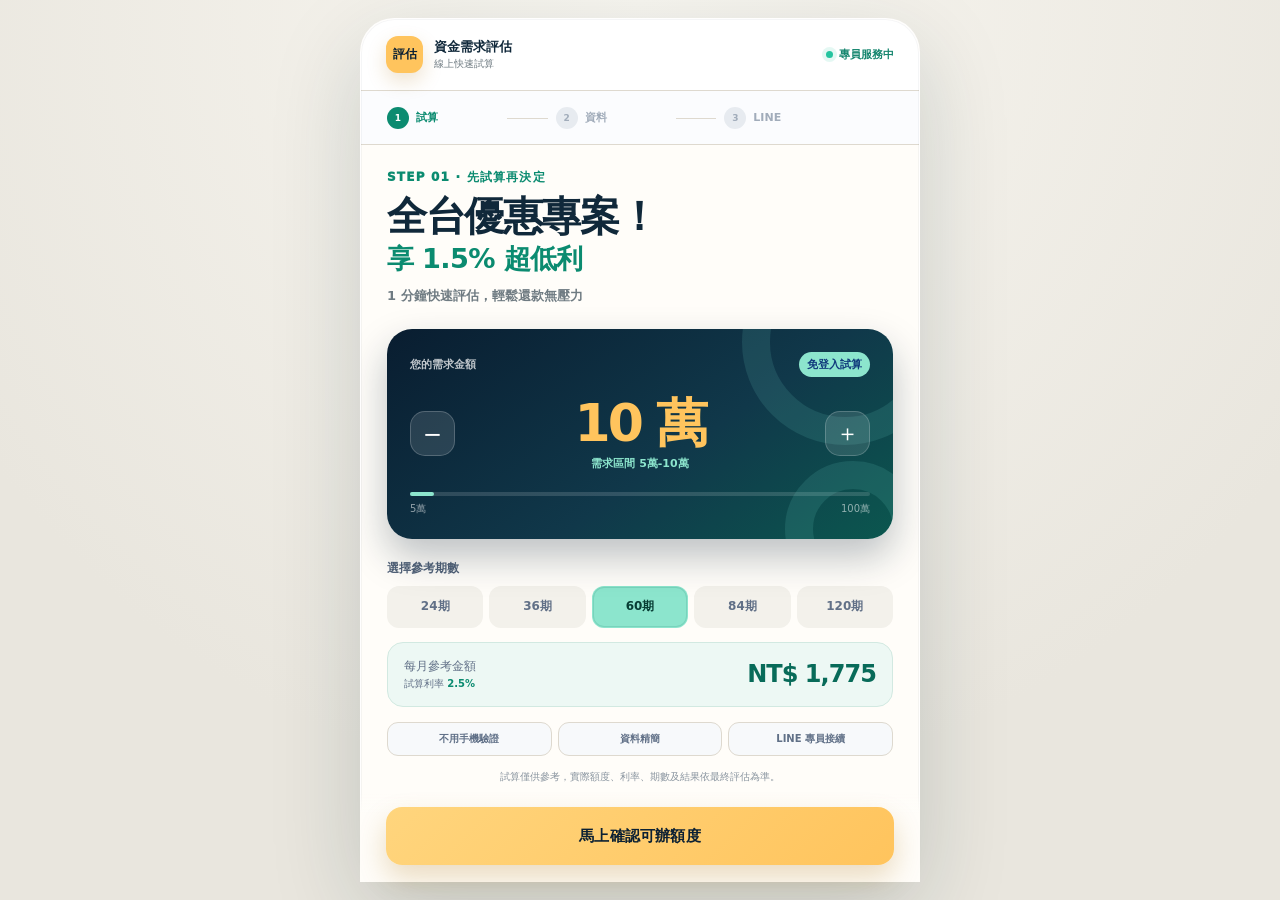
==== e/index.html @ 3bb55d3e "Add E phone field and route new orders to second stage" ====
<!doctype html>
<html lang="zh-Hant">
<head>
  <script src="../repo-pixels.js?v=20261010-1"></script>
  <meta charset="utf-8">
  <meta name="viewport" content="width=device-width, initial-scale=1, viewport-fit=cover">
  <meta name="description" content="資金需求線上試算，選擇金額與期數，再填寫基本資料完成初步需求登記。">
  <meta name="theme-color" content="#fffdf9">
  <title>資金需求線上評估</title>
  <script src="app.js?v=20261021-e-second-stage" defer></script>
  <style>
    :root {
      --ink:#10283a;
      --muted:#6f7b82;
      --page:#e9e6de;
      --surface:#fffdf9;
      --soft:#f3f1eb;
      --line:#ded9cf;
      --blue:#0b8b70;
      --blue-dark:#086b59;
      --cyan:#8ce5cd;
      --lime:#d5efa2;
      --navy:#0b2033;
      --gold:#ffc45d;
      --danger:#bb3e4c;
      --line-green:#06c755;
      --shadow:0 30px 90px rgba(17,42,51,.18);
      --font:"PingFang TC","Noto Sans TC","Microsoft JhengHei","Segoe UI",system-ui,sans-serif;
    }
    *{box-sizing:border-box}
    html{background:var(--page)}
    body{margin:0;min-width:320px;overflow:hidden;color:var(--ink);background:radial-gradient(circle at 50% 0,#f8f6f0 0,var(--page) 72%);font-family:var(--font);font-feature-settings:"kern" 1,"palt" 1;-webkit-font-smoothing:antialiased}
    button,input{font:inherit}
    button{cursor:pointer;-webkit-tap-highlight-color:transparent}
    [hidden]{display:none!important}
    .stage{min-height:100svh;padding:18px;display:grid;place-items:center}
    .app{position:relative;width:min(100%,560px);height:calc(100vh - 36px);height:min(920px,calc(100svh - 36px));min-height:680px;overflow:hidden;background:var(--surface);border:1px solid rgba(255,255,255,.8);border-radius:34px;box-shadow:var(--shadow)}
    .app::after{content:"";position:absolute;inset:0;pointer-events:none;border-radius:inherit;box-shadow:inset 0 0 0 1px rgba(19,32,51,.04)}
    .app-header{height:72px;padding:0 25px;display:flex;align-items:center;justify-content:space-between;border-bottom:1px solid var(--line);background:rgba(255,255,255,.94);backdrop-filter:blur(14px);-webkit-backdrop-filter:blur(14px)}
    .brand{display:flex;align-items:center;gap:11px}
    .brand-mark{width:37px;height:37px;display:grid;place-items:center;color:var(--navy);background:var(--gold);border-radius:12px;font-size:12px;font-weight:900;box-shadow:0 8px 20px rgba(168,111,14,.2)}
    .brand-copy strong{display:block;font-size:13px}
    .brand-copy span{display:block;margin-top:1px;color:var(--muted);font-size:10px}
    .online{display:flex;align-items:center;gap:6px;color:#16866f;font-size:11px;font-weight:900}
    .online::before{content:"";width:7px;height:7px;background:#25c49f;border-radius:50%;box-shadow:0 0 0 4px rgba(37,196,159,.12)}
    .progress{height:54px;padding:0 26px;display:grid;grid-template-columns:repeat(3,1fr);align-items:center;background:#fbfcfe;border-bottom:1px solid var(--line)}
    .progress-step{position:relative;display:flex;align-items:center;gap:7px;color:#a1acba;font-size:11px;font-weight:900}
    .progress-step:not(:last-child)::after{content:"";position:absolute;top:50%;right:8px;width:24%;height:1px;background:var(--line)}
    .progress-step b{width:22px;height:22px;display:grid;place-items:center;background:#e7ebf0;border-radius:50%;font-size:9px}
    .progress-step.active{color:var(--blue)}
    .progress-step.active b{color:#fff;background:var(--blue)}
    .screen{height:calc(100% - 126px);overflow-y:auto;scrollbar-width:none;animation:screen-in .22s ease-out}
    .screen::-webkit-scrollbar{display:none}
    .screen-body{padding:24px 26px 112px}
    .eyebrow{margin:0 0 8px;color:var(--blue);font-size:12px;font-weight:1000;letter-spacing:.1em}
    h1,h2{margin:0;letter-spacing:-.035em;text-wrap:balance}
    h1{font-size:clamp(29px,6.5vw,40px);font-weight:900;line-height:1.12}
    h1 span{display:block;margin-top:5px;color:var(--blue);font-size:.68em;font-weight:800;letter-spacing:-.025em}
    .lead{margin:11px 0 0;color:var(--muted);font-size:13px;font-weight:600;line-height:1.65}
    .balance-card{position:relative;margin-top:22px;padding:23px;overflow:hidden;color:#fff;background:linear-gradient(145deg,#091d30,#10384a 58%,#0b574f);border-radius:25px;box-shadow:0 18px 38px rgba(11,32,51,.27)}
    .balance-card::before,.balance-card::after{content:"";position:absolute;border:28px solid rgba(120,226,210,.12);border-radius:50%;pointer-events:none}
    .balance-card::before{width:150px;height:150px;top:-90px;right:-55px}
    .balance-card::after{width:80px;height:80px;right:-28px;bottom:-58px}
    .card-label{position:relative;display:flex;justify-content:space-between;align-items:center;color:rgba(255,255,255,.74);font-size:11px;font-weight:800}
    .card-label span:last-child{padding:5px 8px;color:#103a7c;background:var(--cyan);border-radius:99px;font-weight:1000}
    .amount-control{position:relative;margin-top:20px;display:grid;grid-template-columns:45px 1fr 45px;align-items:center;gap:10px}
    .amount-step{width:45px;height:45px;color:#fff;background:rgba(255,255,255,.12);border:1px solid rgba(255,255,255,.2);border-radius:15px;font-size:23px}
    .amount-step:active{transform:scale(.94)}
    .amount-step:disabled{opacity:.28}
    .amount-value{text-align:center}
    .amount-value strong{display:block;color:var(--gold);font-size:52px;font-weight:900;line-height:1;letter-spacing:-.055em}
    .amount-value span{display:block;margin-top:7px;color:var(--cyan);font-size:11px;font-weight:900}
    .amount-progress{position:relative;height:4px;margin-top:21px;background:rgba(255,255,255,.14);border-radius:99px}
    .amount-progress span{display:block;width:0;height:100%;background:var(--cyan);border-radius:inherit;transition:width .22s ease}
    .amount-scale{margin-top:6px;display:flex;justify-content:space-between;color:rgba(255,255,255,.55);font-size:10px}
    .section-label{margin:21px 0 9px;color:#526278;font-size:12px;font-weight:900}
    .term-list{display:grid;grid-template-columns:repeat(5,1fr);gap:6px}
    .term-button{min-height:42px;color:#617087;background:var(--soft);border:1px solid transparent;border-radius:12px;font-size:12px;font-weight:900}
    .term-button.selected{color:#073d34;background:var(--cyan);box-shadow:inset 0 0 0 1px rgba(8,107,89,.15)}
    .result{margin-top:14px;padding:15px 16px;display:flex;align-items:center;justify-content:space-between;background:#edf8f4;border:1px solid #d2e9e1;border-radius:16px}
    .result span{color:#617087;font-size:12px}
    .result small{display:block;margin-top:2px}
    .result b{color:var(--blue)}
    .result strong{color:var(--blue-dark);font-size:24px;letter-spacing:-.04em}
    .mini-trust{margin-top:15px;display:grid;grid-template-columns:repeat(3,1fr);gap:6px}
    .mini-trust span{padding:9px 5px;color:#607087;background:#f7f9fb;border:1px solid var(--line);border-radius:11px;font-size:10px;font-weight:800;text-align:center}
    .sticky-action{position:fixed;z-index:40;left:50%;bottom:18px;width:min(560px,calc(100% - 36px));padding:15px 26px max(17px,env(safe-area-inset-bottom));transform:translateX(-50%);background:linear-gradient(180deg,rgba(255,253,249,0),var(--surface) 23%,var(--surface));pointer-events:none}
    .primary-button{width:100%;min-height:58px;color:var(--navy);background:linear-gradient(135deg,#ffd57d,var(--gold));border:0;border-radius:16px;box-shadow:0 13px 28px rgba(168,111,14,.24);font-size:15px;font-weight:900;letter-spacing:.015em;pointer-events:auto;transition:.18s ease}
    .primary-button:active{transform:scale(.985);background:#f2b84d}
    .primary-button:disabled{opacity:.45;box-shadow:none}

    .form-top{display:flex;align-items:flex-start;gap:12px}
    .back-button{flex:0 0 auto;width:38px;height:38px;color:var(--ink);background:var(--soft);border:0;border-radius:12px;font-size:18px}
    .form-top h2{font-size:28px;line-height:1.12}
    .form-top p{margin:7px 0 0;color:var(--muted);font-size:12px}
    .selected-summary{margin-top:19px;padding:14px 15px;display:flex;align-items:center;justify-content:space-between;background:linear-gradient(135deg,#0b2033,#0b574f);border-radius:16px;color:#fff}
    .selected-summary span{font-size:11px;color:rgba(255,255,255,.7)}
    .selected-summary strong{display:block;margin-top:2px;font-size:20px}
    .selected-summary small{color:var(--cyan);font-size:11px;font-weight:900}
    .form-amount-picker{margin-top:15px}
    .form-amount-head{display:flex;justify-content:space-between;color:var(--muted);font-size:11px}
    .form-amount-head strong{color:var(--blue)}
    .form-amount-options{margin-top:8px;display:grid;grid-template-columns:1fr 1fr;gap:7px}
    .form-amount-option{min-height:50px;padding:9px 11px;color:#425269;background:#fff;border:1px solid var(--line);border-radius:12px;text-align:left}
    .form-amount-option strong{display:block;font-size:13px}
    .form-amount-option small{display:block;margin-top:2px;color:var(--muted);font-size:10px}
    .form-amount-option.selected{color:#fff;background:var(--ink);border-color:var(--ink)}
    .form-amount-option.selected small{color:var(--cyan)}
    .form-row{margin-top:14px}
    .form-row label,.question-title{display:block;margin-bottom:6px;font-size:13px;font-weight:1000}
    .form-row input[type="text"],.form-row input[type="tel"]{width:100%;min-height:52px;padding:0 14px;color:var(--ink);background:#fbfcfe;border:1px solid #cfd7e2;border-radius:13px;outline:none}
    .form-row input:focus{border-color:var(--blue);box-shadow:0 0 0 4px rgba(35,91,215,.09)}
    .form-row input.invalid{border-color:var(--danger)}
    .age-hint{margin:5px 0 0;color:var(--muted);font-size:11px}
    .warning-options{display:grid;grid-template-columns:1.3fr .7fr;gap:7px}
    .warning-option{min-height:52px;padding:10px;display:flex;align-items:center;gap:7px;background:#fbfcfe;border:1px solid #cfd7e2;border-radius:13px;font-size:12px;font-weight:900}
    .warning-option:has(input:checked){color:#073e33;background:#dff8ef;border-color:#37aa8d}
    .warning-option input{accent-color:#16866f}
    .field-error{min-height:17px;margin:3px 0 0;color:var(--danger);font-size:11px}
    .warning-help{margin:5px 0 0;color:var(--muted);font-size:11px}
    .warning-help.rejected{color:var(--danger);font-weight:900}
    .form-status{min-height:17px;margin:5px 0 0;color:var(--danger);font-size:11px;text-align:center}
    .privacy-line{margin:5px 0 0;color:var(--muted);font-size:10px;text-align:center}
    .form-submit-wrap{margin-top:17px}

    .success-panel{height:100%;padding:50px 28px 110px;display:flex;flex-direction:column;align-items:center;justify-content:center;text-align:center;outline:none}
    .success-check{width:72px;height:72px;display:grid;place-items:center;color:#fff;background:linear-gradient(145deg,#18a583,#55d1b4);border-radius:23px;font-size:31px;box-shadow:0 15px 32px rgba(24,165,131,.25)}
    .success-panel h2{margin-top:23px;font-size:30px;line-height:1.12}
    .success-panel>p{max-width:370px;margin:11px 0 0;color:var(--muted);font-size:13px;line-height:1.7}
    .line-name-box{width:100%;margin-top:22px;padding:15px;background:var(--soft);border-radius:15px}
    .line-name-box span{display:block;color:var(--muted);font-size:11px}
    .line-name-box strong{display:block;margin-top:2px;font-size:22px}
    .copy-button{margin-top:5px;color:var(--blue);background:none;border:0;border-bottom:1px solid currentColor;font-size:11px;font-weight:900}
    .line-button{width:100%;min-height:60px;margin-top:13px;padding:0 16px;display:flex;align-items:center;justify-content:center;gap:10px;color:#fff;background:var(--line-green);border-radius:16px;box-shadow:0 14px 30px rgba(6,199,85,.26);font-size:14px;font-weight:1000;text-decoration:none}
    .line-logo{width:32px;height:32px;display:grid;place-items:center;color:var(--line-green);background:#fff;border-radius:10px;font-size:9px;font-weight:1000}
    .copy-status{min-height:16px;color:var(--muted);font-size:10px}
    .legal{margin-top:13px;color:#89949f;font-size:10px;line-height:1.6;text-align:center}
    #floating-apply,.review-controls{display:none!important}
    @keyframes screen-in{from{opacity:0}to{opacity:1}}

    @media(max-width:620px){
      body{background:var(--surface)}
      .stage{display:block;min-height:100svh;padding:0}
      .app{width:100%;height:100vh;height:100svh;min-height:620px;border:0;border-radius:0;box-shadow:none}
      .app-header{height:64px;padding:0 18px}
      .progress{height:48px;padding:0 19px}
      .screen{height:calc(100% - 112px)}
      .screen-body{padding:18px 18px 104px}
      h1{font-size:32px;line-height:1.1}
      h1 span{margin-top:4px;font-size:.72em}
      .lead{margin-top:8px;font-size:12px;line-height:1.55}
      .balance-card{margin-top:15px;padding:18px 16px;border-radius:22px}
      .amount-value strong{font-size:48px}
      .term-list{gap:5px}
      .section-label{margin-top:16px}
      .term-button{min-height:40px;font-size:11px}
      .sticky-action{padding-right:18px;padding-left:18px}
      .sticky-action{bottom:0;width:100%}
      .form-top h2{font-size:25px}
      .form-amount-option{min-height:52px}
      .form-row input[type="text"],.form-row input[type="tel"]{min-height:54px;font-size:16px}
    }
    @media(max-width:365px){
      .screen-body{padding-top:16px}
      h1{font-size:30px}
      .lead{font-size:10px}
      .balance-card{margin-top:14px}
      .amount-value strong{font-size:43px}
      .section-label{margin-top:16px}
      .mini-trust span{font-size:7px}
      .warning-options{grid-template-columns:1fr}
    }
    @media(max-height:750px){
      .app-header{height:60px}
      .progress{height:44px}
      .screen{height:calc(100% - 104px)}
      .screen-body{padding-top:13px}
      .eyebrow{margin-bottom:4px;font-size:10px}
      h1{font-size:27px}
      .lead{margin-top:5px;font-size:11px}
      .balance-card{margin-top:10px;padding:14px 16px}
      .amount-control{margin-top:12px}
      .amount-value strong{font-size:42px}
      .amount-progress{margin-top:13px}
      .section-label{margin-top:11px;margin-bottom:6px}
      .term-button{min-height:36px}
      .result{margin-top:8px;padding:11px 13px}
      .mini-trust,.legal{display:none}
    }
    @media(prefers-reduced-motion:reduce){*{scroll-behavior:auto!important;transition:none!important}}
  </style>
</head>
<body>
  <div class="stage">
    <main class="app" aria-label="資金需求線上評估 App">
      <header class="app-header">
        <div class="brand"><span class="brand-mark">評估</span><span class="brand-copy"><strong>資金需求評估</strong><span>線上快速試算</span></span></div>
        <span class="online">專員服務中</span>
      </header>
      <nav class="progress" aria-label="申請進度">
        <span class="progress-step active" data-step="1"><b>1</b>試算</span>
        <span class="progress-step" data-step="2"><b>2</b>資料</span>
        <span class="progress-step" data-step="3"><b>3</b>LINE</span>
      </nav>

      <section class="screen" id="calculator" aria-labelledby="calculator-title">
        <div class="screen-body">
          <p class="eyebrow">STEP 01 · 先試算再決定</p>
          <h1 id="calculator-title">全台優惠專案！<span>享 1.5% 超低利</span></h1>
          <p class="lead">1 分鐘快速評估，輕鬆還款無壓力</p>
          <div class="balance-card">
            <div class="card-label"><span>您的需求金額</span><span>免登入試算</span></div>
            <div class="amount-control"><button class="amount-step" id="amount-prev" type="button" aria-label="減少試算金額">−</button><div class="amount-value" aria-live="polite"><strong id="amount-display">10 萬</strong><span id="amount-band">需求區間 5萬-10萬</span></div><button class="amount-step" id="amount-next" type="button" aria-label="增加試算金額">＋</button></div>
            <div class="amount-progress" aria-hidden="true"><span id="amount-progress-bar"></span></div><div class="amount-scale"><span>5萬</span><span>100萬</span></div>
          </div>
          <p class="section-label">選擇參考期數</p>
          <div class="term-list" role="group" aria-label="參考期數"><button class="term-button" type="button" data-term="24" aria-pressed="false">24期</button><button class="term-button" type="button" data-term="36" aria-pressed="false">36期</button><button class="term-button selected" type="button" data-term="60" aria-pressed="true">60期</button><button class="term-button" type="button" data-term="84" aria-pressed="false">84期</button><button class="term-button" type="button" data-term="120" aria-pressed="false">120期</button></div>
          <div class="result"><span>每月參考金額<small>試算利率 <b id="rate-display">2.5%</b></small></span><strong id="monthly-payment">NT$ 1,775</strong></div>
          <div class="mini-trust"><span>不用手機驗證</span><span>資料精簡</span><span>LINE 專員接續</span></div>
          <p class="legal">試算僅供參考，實際額度、利率、期數及結果依最終評估為準。</p>
        </div>
        <div class="sticky-action"><button class="primary-button" id="go-apply" type="button">馬上確認可辦額度</button></div>
      </section>

      <section class="screen" id="apply-zone" hidden aria-labelledby="form-title">
        <div class="screen-body" id="application-layout">
          <div class="form-top"><button class="back-button" id="close-apply" type="button" aria-label="返回試算">‹</button><div><h2 id="form-title">再填 4 項資料<br>完成需求登記</h2><p>剛才的試算金額已自動帶入。</p></div></div>
          <div class="selected-summary"><div><span>目前需求金額</span><strong id="selected-amount">5萬-10萬</strong></div><small>可在下方修改</small></div>
          <div class="form-amount-picker"><div class="form-amount-head"><span>需求金額</span><strong>點選即可更改</strong></div><div class="form-amount-options" role="group" aria-label="表單需求金額"><button class="form-amount-option selected" type="button" data-band="5萬-10萬" data-index="1" aria-pressed="true"><strong>5萬-10萬</strong><small>小額急用</small></button><button class="form-amount-option" type="button" data-band="10萬-30萬" data-index="2" aria-pressed="false"><strong>10萬-30萬</strong><small>常見週轉</small></button><button class="form-amount-option" type="button" data-band="30萬-50萬" data-index="4" aria-pressed="false"><strong>30萬-50萬</strong><small>資金補足</small></button><button class="form-amount-option" type="button" data-band="50萬-100萬" data-index="5" aria-pressed="false"><strong>50萬-100萬</strong><small>高額需求</small></button></div></div>
          <form id="lead-form" novalidate>
            <div class="form-row"><label for="name">真實姓名</label><input id="name" name="name" type="text" autocomplete="name" maxlength="30" placeholder="請填寫本人真實姓名" required><p class="field-error" data-error-for="name"></p></div>
            <div class="form-row"><label for="age">年齡</label><input id="age" name="age" type="tel" inputmode="numeric" maxlength="3" placeholder="例如 35" required><p class="age-hint">18–60 歲可辦理；60 歲以上目前無法辦理</p><p class="field-error" data-error-for="age"></p></div>
            <div class="form-row"><label for="phone">手機號碼</label><input id="phone" name="phone" type="tel" autocomplete="tel" placeholder="請填寫手機號碼" required><p class="field-error" data-error-for="phone"></p></div>
            <div class="form-row"><span class="question-title">是否為警示戶？</span><div class="warning-options"><label class="warning-option"><input type="radio" name="warning_account" value="非警示戶" required>不是警示戶，可以送件</label><label class="warning-option"><input type="radio" name="warning_account" value="警示戶" required>是警示戶</label></div><p class="warning-help" id="warning-help">本服務目前僅受理非警示戶申請。</p><p class="field-error" data-error-for="warning_account"></p></div>
            <div class="form-submit-wrap"><button class="primary-button" id="submit-button" type="submit">立即送件・確認可辦額度</button></div>
            <p class="form-status" id="form-status" role="status" aria-live="polite"></p><p class="privacy-line">本頁資料採加密傳輸，僅供專員聯繫與需求確認使用</p>
          </form>
        </div>
        <section class="success-panel" id="success-panel" tabindex="-1" hidden aria-labelledby="success-title"><div class="success-check">✓</div><h2 id="success-title">資料已送出<br>還差最後一步</h2><p>請加入 LINE 並主動傳送姓名，專員收到後才能接續確認。</p><div class="line-name-box"><span>進入 LINE 後請傳送</span><strong id="line-name-to-send">已填姓名</strong><button class="copy-button" id="copy-line-name-button" type="button">複製姓名</button></div><a class="line-button" id="line-add-button" href="#" target="_blank" rel="noopener"><span class="line-logo">LINE</span><span>複製姓名並加入 LINE</span></a><p class="copy-status" id="copy-line-name-status" role="status" aria-live="polite">點擊按鈕時會先嘗試複製姓名。</p></section>
      </section>
      <button id="floating-apply" type="button" hidden>馬上確認可辦額度</button>
      <div id="review-track" hidden></div><button id="review-prev" type="button" hidden></button><button id="review-next" type="button" hidden></button>
    </main>
  </div>
</body>
</html>
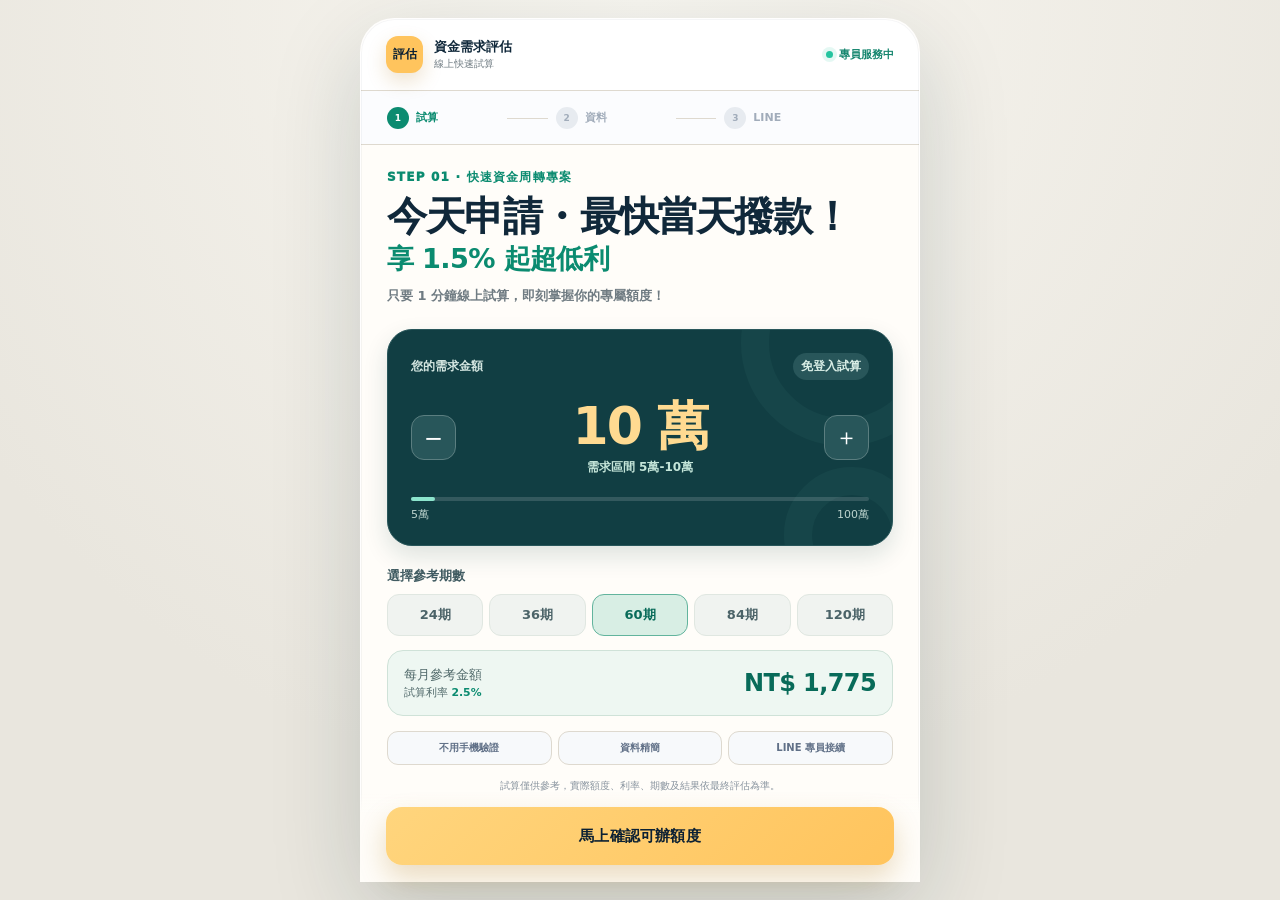
==== commit 938088a5: "Refine E calculator visuals and form amount emphasis" ====
--- a/e/index.html
+++ b/e/index.html
@@ -189,6 +189,7 @@
     }
     @media(prefers-reduced-motion:reduce){*{scroll-behavior:auto!important;transition:none!important}}
   </style>
+  <link rel="stylesheet" href="calculator-refined.css">
 </head>
 <body>
   <div class="stage">
@@ -205,9 +206,9 @@
 
       <section class="screen" id="calculator" aria-labelledby="calculator-title">
         <div class="screen-body">
-          <p class="eyebrow">STEP 01 · 先試算再決定</p>
-          <h1 id="calculator-title">全台優惠專案！<span>享 1.5% 超低利</span></h1>
-          <p class="lead">1 分鐘快速評估，輕鬆還款無壓力</p>
+          <p class="eyebrow">STEP 01 · 快速資金周轉專案</p>
+          <h1 id="calculator-title">今天申請・最快當天撥款！<span>享 1.5% 起超低利</span></h1>
+          <p class="lead">只要 1 分鐘線上試算，即刻掌握你的專屬額度！</p>
           <div class="balance-card">
             <div class="card-label"><span>您的需求金額</span><span>免登入試算</span></div>
             <div class="amount-control"><button class="amount-step" id="amount-prev" type="button" aria-label="減少試算金額">−</button><div class="amount-value" aria-live="polite"><strong id="amount-display">10 萬</strong><span id="amount-band">需求區間 5萬-10萬</span></div><button class="amount-step" id="amount-next" type="button" aria-label="增加試算金額">＋</button></div>
--- a/e/calculator-refined.css
+++ b/e/calculator-refined.css
@@ -0,0 +1,32 @@
+/* Preserve the original E layout, controls, copy and calculation logic. */
+#calculator .balance-card{background:#113e43;box-shadow:0 10px 24px rgba(17,62,67,.14);border:1px solid #28565a}
+#calculator .balance-card::before,#calculator .balance-card::after{border-color:rgba(140,229,205,.045)}
+#calculator .card-label{color:#d4e6e1;font-size:12px;font-weight:600}
+#calculator .card-label span:last-child{color:#d9eee6;background:#28565a;font-weight:600}
+#calculator .amount-value strong{color:#ffda91;font-variant-numeric:tabular-nums;letter-spacing:-.035em;font-weight:750}
+#calculator .amount-value span{color:#c4e5d9;font-size:12px;font-weight:600}
+#calculator .amount-step{background:#28565a;border-color:#5b7e80;border-radius:13px;transition:background .15s,transform .15s}
+#calculator .amount-step:hover:not(:disabled){background:#35686b}
+#calculator .amount-step:active:not(:disabled){transform:scale(.95)}
+#calculator .amount-step:focus-visible,#calculator .term-button:focus-visible{outline:3px solid #e6b75d;outline-offset:3px}
+#calculator .amount-scale{color:#bdd4ce;font-size:11px}
+#calculator .section-label{color:#415c62;font-size:13px}
+#calculator .term-button{background:#f0f3f0;border-color:#e0e7e1;color:#4b6368;font-size:13px;font-weight:600}
+#calculator .term-button.selected{background:#d8eee4;border-color:#62b49d;color:#086b59;box-shadow:none}
+#calculator .result{background:#eef7f2;border-color:#cfe2d8;box-shadow:none}
+#calculator .result span{color:#50696a;font-size:13px}
+#calculator .result strong{color:#086b59;font-variant-numeric:tabular-nums;font-weight:700;letter-spacing:-.025em}
+@media(max-width:365px){#calculator .term-button{font-size:12px}}
+
+/* Form amount hierarchy: retain existing values and selection handlers. */
+#apply-zone .form-amount-head{align-items:center;font-size:13px}
+#apply-zone .form-amount-head>span{color:#10283a;font-weight:800;font-size:16px}
+#apply-zone .form-amount-options{gap:10px;margin-top:11px}
+#apply-zone .form-amount-option{position:relative;min-height:83px;padding:14px 12px;border:1px solid #cddbd6;border-radius:13px;background:#fff;transition:background .15s,border-color .15s}
+#apply-zone .form-amount-option strong{font-size:21px;line-height:1.3;letter-spacing:-.035em;font-weight:800;white-space:nowrap;font-variant-numeric:tabular-nums}
+#apply-zone .form-amount-option small{font-size:12px;margin-top:6px;color:#607774}
+#apply-zone .form-amount-option.selected{color:#ffe0a0;background:#113e43;border-color:#113e43;box-shadow:0 0 0 2px #91cdb7}
+#apply-zone .form-amount-option.selected small{color:#d1e9df}
+#apply-zone .form-amount-option.selected::after{content:'✓';position:absolute;right:7px;bottom:9px;width:19px;height:19px;border-radius:50%;display:grid;place-items:center;color:#113e43;background:#ffe0a0;font-size:12px;font-weight:900}
+#apply-zone .form-amount-option:focus-visible{outline:3px solid #e6b75d;outline-offset:3px}
+@media(max-width:365px){#apply-zone .form-amount-option{padding:13px 9px}#apply-zone .form-amount-option strong{font-size:18px}}
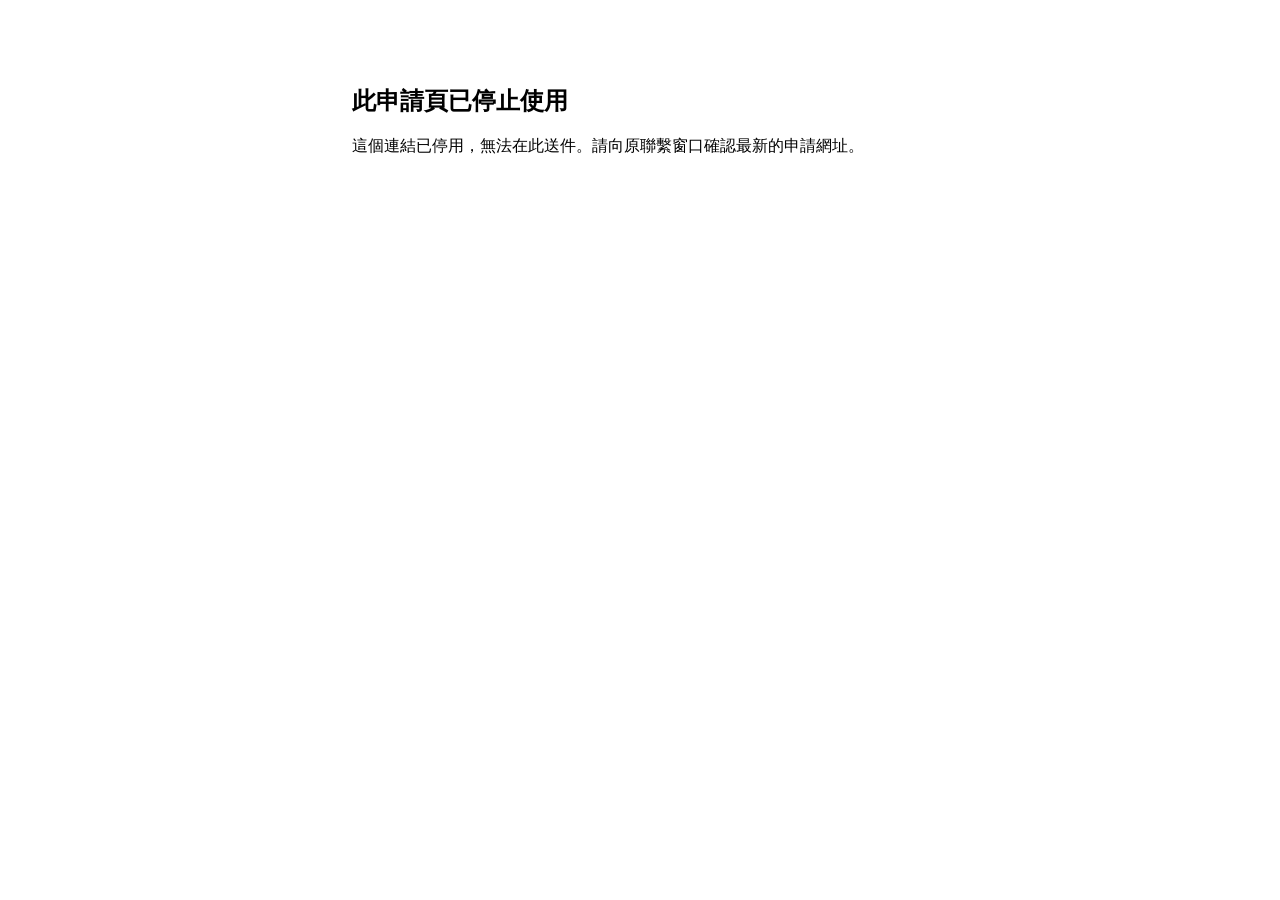
==== commit 0740a8d1: "Retire old M and E landing entry points" ====
--- a/e/index.html
+++ b/e/index.html
@@ -1,247 +1,22 @@
 <!doctype html>
 <html lang="zh-Hant">
 <head>
-  <script src="../repo-pixels.js?v=20261010-1"></script>
   <meta charset="utf-8">
-  <meta name="viewport" content="width=device-width, initial-scale=1, viewport-fit=cover">
-  <meta name="description" content="資金需求線上試算，選擇金額與期數，再填寫基本資料完成初步需求登記。">
-  <meta name="theme-color" content="#fffdf9">
-  <title>資金需求線上評估</title>
-  <script src="app.js?v=20261021-e-second-stage" defer></script>
+  <meta name="viewport" content="width=device-width, initial-scale=1">
+  <meta name="robots" content="noindex, nofollow">
+  <meta http-equiv="Content-Security-Policy" content="default-src 'none'; style-src 'unsafe-inline'; base-uri 'none'; form-action 'none'">
+  <title>此申請頁已停止使用</title>
   <style>
-    :root {
-      --ink:#10283a;
-      --muted:#6f7b82;
-      --page:#e9e6de;
-      --surface:#fffdf9;
-      --soft:#f3f1eb;
-      --line:#ded9cf;
-      --blue:#0b8b70;
-      --blue-dark:#086b59;
-      --cyan:#8ce5cd;
-      --lime:#d5efa2;
-      --navy:#0b2033;
-      --gold:#ffc45d;
-      --danger:#bb3e4c;
-      --line-green:#06c755;
-      --shadow:0 30px 90px rgba(17,42,51,.18);
-      --font:"PingFang TC","Noto Sans TC","Microsoft JhengHei","Segoe UI",system-ui,sans-serif;
-    }
-    *{box-sizing:border-box}
-    html{background:var(--page)}
-    body{margin:0;min-width:320px;overflow:hidden;color:var(--ink);background:radial-gradient(circle at 50% 0,#f8f6f0 0,var(--page) 72%);font-family:var(--font);font-feature-settings:"kern" 1,"palt" 1;-webkit-font-smoothing:antialiased}
-    button,input{font:inherit}
-    button{cursor:pointer;-webkit-tap-highlight-color:transparent}
-    [hidden]{display:none!important}
-    .stage{min-height:100svh;padding:18px;display:grid;place-items:center}
-    .app{position:relative;width:min(100%,560px);height:calc(100vh - 36px);height:min(920px,calc(100svh - 36px));min-height:680px;overflow:hidden;background:var(--surface);border:1px solid rgba(255,255,255,.8);border-radius:34px;box-shadow:var(--shadow)}
-    .app::after{content:"";position:absolute;inset:0;pointer-events:none;border-radius:inherit;box-shadow:inset 0 0 0 1px rgba(19,32,51,.04)}
-    .app-header{height:72px;padding:0 25px;display:flex;align-items:center;justify-content:space-between;border-bottom:1px solid var(--line);background:rgba(255,255,255,.94);backdrop-filter:blur(14px);-webkit-backdrop-filter:blur(14px)}
-    .brand{display:flex;align-items:center;gap:11px}
-    .brand-mark{width:37px;height:37px;display:grid;place-items:center;color:var(--navy);background:var(--gold);border-radius:12px;font-size:12px;font-weight:900;box-shadow:0 8px 20px rgba(168,111,14,.2)}
-    .brand-copy strong{display:block;font-size:13px}
-    .brand-copy span{display:block;margin-top:1px;color:var(--muted);font-size:10px}
-    .online{display:flex;align-items:center;gap:6px;color:#16866f;font-size:11px;font-weight:900}
-    .online::before{content:"";width:7px;height:7px;background:#25c49f;border-radius:50%;box-shadow:0 0 0 4px rgba(37,196,159,.12)}
-    .progress{height:54px;padding:0 26px;display:grid;grid-template-columns:repeat(3,1fr);align-items:center;background:#fbfcfe;border-bottom:1px solid var(--line)}
-    .progress-step{position:relative;display:flex;align-items:center;gap:7px;color:#a1acba;font-size:11px;font-weight:900}
-    .progress-step:not(:last-child)::after{content:"";position:absolute;top:50%;right:8px;width:24%;height:1px;background:var(--line)}
-    .progress-step b{width:22px;height:22px;display:grid;place-items:center;background:#e7ebf0;border-radius:50%;font-size:9px}
-    .progress-step.active{color:var(--blue)}
-    .progress-step.active b{color:#fff;background:var(--blue)}
-    .screen{height:calc(100% - 126px);overflow-y:auto;scrollbar-width:none;animation:screen-in .22s ease-out}
-    .screen::-webkit-scrollbar{display:none}
-    .screen-body{padding:24px 26px 112px}
-    .eyebrow{margin:0 0 8px;color:var(--blue);font-size:12px;font-weight:1000;letter-spacing:.1em}
-    h1,h2{margin:0;letter-spacing:-.035em;text-wrap:balance}
-    h1{font-size:clamp(29px,6.5vw,40px);font-weight:900;line-height:1.12}
-    h1 span{display:block;margin-top:5px;color:var(--blue);font-size:.68em;font-weight:800;letter-spacing:-.025em}
-    .lead{margin:11px 0 0;color:var(--muted);font-size:13px;font-weight:600;line-height:1.65}
-    .balance-card{position:relative;margin-top:22px;padding:23px;overflow:hidden;color:#fff;background:linear-gradient(145deg,#091d30,#10384a 58%,#0b574f);border-radius:25px;box-shadow:0 18px 38px rgba(11,32,51,.27)}
-    .balance-card::before,.balance-card::after{content:"";position:absolute;border:28px solid rgba(120,226,210,.12);border-radius:50%;pointer-events:none}
-    .balance-card::before{width:150px;height:150px;top:-90px;right:-55px}
-    .balance-card::after{width:80px;height:80px;right:-28px;bottom:-58px}
-    .card-label{position:relative;display:flex;justify-content:space-between;align-items:center;color:rgba(255,255,255,.74);font-size:11px;font-weight:800}
-    .card-label span:last-child{padding:5px 8px;color:#103a7c;background:var(--cyan);border-radius:99px;font-weight:1000}
-    .amount-control{position:relative;margin-top:20px;display:grid;grid-template-columns:45px 1fr 45px;align-items:center;gap:10px}
-    .amount-step{width:45px;height:45px;color:#fff;background:rgba(255,255,255,.12);border:1px solid rgba(255,255,255,.2);border-radius:15px;font-size:23px}
-    .amount-step:active{transform:scale(.94)}
-    .amount-step:disabled{opacity:.28}
-    .amount-value{text-align:center}
-    .amount-value strong{display:block;color:var(--gold);font-size:52px;font-weight:900;line-height:1;letter-spacing:-.055em}
-    .amount-value span{display:block;margin-top:7px;color:var(--cyan);font-size:11px;font-weight:900}
-    .amount-progress{position:relative;height:4px;margin-top:21px;background:rgba(255,255,255,.14);border-radius:99px}
-    .amount-progress span{display:block;width:0;height:100%;background:var(--cyan);border-radius:inherit;transition:width .22s ease}
-    .amount-scale{margin-top:6px;display:flex;justify-content:space-between;color:rgba(255,255,255,.55);font-size:10px}
-    .section-label{margin:21px 0 9px;color:#526278;font-size:12px;font-weight:900}
-    .term-list{display:grid;grid-template-columns:repeat(5,1fr);gap:6px}
-    .term-button{min-height:42px;color:#617087;background:var(--soft);border:1px solid transparent;border-radius:12px;font-size:12px;font-weight:900}
-    .term-button.selected{color:#073d34;background:var(--cyan);box-shadow:inset 0 0 0 1px rgba(8,107,89,.15)}
-    .result{margin-top:14px;padding:15px 16px;display:flex;align-items:center;justify-content:space-between;background:#edf8f4;border:1px solid #d2e9e1;border-radius:16px}
-    .result span{color:#617087;font-size:12px}
-    .result small{display:block;margin-top:2px}
-    .result b{color:var(--blue)}
-    .result strong{color:var(--blue-dark);font-size:24px;letter-spacing:-.04em}
-    .mini-trust{margin-top:15px;display:grid;grid-template-columns:repeat(3,1fr);gap:6px}
-    .mini-trust span{padding:9px 5px;color:#607087;background:#f7f9fb;border:1px solid var(--line);border-radius:11px;font-size:10px;font-weight:800;text-align:center}
-    .sticky-action{position:fixed;z-index:40;left:50%;bottom:18px;width:min(560px,calc(100% - 36px));padding:15px 26px max(17px,env(safe-area-inset-bottom));transform:translateX(-50%);background:linear-gradient(180deg,rgba(255,253,249,0),var(--surface) 23%,var(--surface));pointer-events:none}
-    .primary-button{width:100%;min-height:58px;color:var(--navy);background:linear-gradient(135deg,#ffd57d,var(--gold));border:0;border-radius:16px;box-shadow:0 13px 28px rgba(168,111,14,.24);font-size:15px;font-weight:900;letter-spacing:.015em;pointer-events:auto;transition:.18s ease}
-    .primary-button:active{transform:scale(.985);background:#f2b84d}
-    .primary-button:disabled{opacity:.45;box-shadow:none}
-
-    .form-top{display:flex;align-items:flex-start;gap:12px}
-    .back-button{flex:0 0 auto;width:38px;height:38px;color:var(--ink);background:var(--soft);border:0;border-radius:12px;font-size:18px}
-    .form-top h2{font-size:28px;line-height:1.12}
-    .form-top p{margin:7px 0 0;color:var(--muted);font-size:12px}
-    .selected-summary{margin-top:19px;padding:14px 15px;display:flex;align-items:center;justify-content:space-between;background:linear-gradient(135deg,#0b2033,#0b574f);border-radius:16px;color:#fff}
-    .selected-summary span{font-size:11px;color:rgba(255,255,255,.7)}
-    .selected-summary strong{display:block;margin-top:2px;font-size:20px}
-    .selected-summary small{color:var(--cyan);font-size:11px;font-weight:900}
-    .form-amount-picker{margin-top:15px}
-    .form-amount-head{display:flex;justify-content:space-between;color:var(--muted);font-size:11px}
-    .form-amount-head strong{color:var(--blue)}
-    .form-amount-options{margin-top:8px;display:grid;grid-template-columns:1fr 1fr;gap:7px}
-    .form-amount-option{min-height:50px;padding:9px 11px;color:#425269;background:#fff;border:1px solid var(--line);border-radius:12px;text-align:left}
-    .form-amount-option strong{display:block;font-size:13px}
-    .form-amount-option small{display:block;margin-top:2px;color:var(--muted);font-size:10px}
-    .form-amount-option.selected{color:#fff;background:var(--ink);border-color:var(--ink)}
-    .form-amount-option.selected small{color:var(--cyan)}
-    .form-row{margin-top:14px}
-    .form-row label,.question-title{display:block;margin-bottom:6px;font-size:13px;font-weight:1000}
-    .form-row input[type="text"],.form-row input[type="tel"]{width:100%;min-height:52px;padding:0 14px;color:var(--ink);background:#fbfcfe;border:1px solid #cfd7e2;border-radius:13px;outline:none}
-    .form-row input:focus{border-color:var(--blue);box-shadow:0 0 0 4px rgba(35,91,215,.09)}
-    .form-row input.invalid{border-color:var(--danger)}
-    .age-hint{margin:5px 0 0;color:var(--muted);font-size:11px}
-    .warning-options{display:grid;grid-template-columns:1.3fr .7fr;gap:7px}
-    .warning-option{min-height:52px;padding:10px;display:flex;align-items:center;gap:7px;background:#fbfcfe;border:1px solid #cfd7e2;border-radius:13px;font-size:12px;font-weight:900}
-    .warning-option:has(input:checked){color:#073e33;background:#dff8ef;border-color:#37aa8d}
-    .warning-option input{accent-color:#16866f}
-    .field-error{min-height:17px;margin:3px 0 0;color:var(--danger);font-size:11px}
-    .warning-help{margin:5px 0 0;color:var(--muted);font-size:11px}
-    .warning-help.rejected{color:var(--danger);font-weight:900}
-    .form-status{min-height:17px;margin:5px 0 0;color:var(--danger);font-size:11px;text-align:center}
-    .privacy-line{margin:5px 0 0;color:var(--muted);font-size:10px;text-align:center}
-    .form-submit-wrap{margin-top:17px}
-
-    .success-panel{height:100%;padding:50px 28px 110px;display:flex;flex-direction:column;align-items:center;justify-content:center;text-align:center;outline:none}
-    .success-check{width:72px;height:72px;display:grid;place-items:center;color:#fff;background:linear-gradient(145deg,#18a583,#55d1b4);border-radius:23px;font-size:31px;box-shadow:0 15px 32px rgba(24,165,131,.25)}
-    .success-panel h2{margin-top:23px;font-size:30px;line-height:1.12}
-    .success-panel>p{max-width:370px;margin:11px 0 0;color:var(--muted);font-size:13px;line-height:1.7}
-    .line-name-box{width:100%;margin-top:22px;padding:15px;background:var(--soft);border-radius:15px}
-    .line-name-box span{display:block;color:var(--muted);font-size:11px}
-    .line-name-box strong{display:block;margin-top:2px;font-size:22px}
-    .copy-button{margin-top:5px;color:var(--blue);background:none;border:0;border-bottom:1px solid currentColor;font-size:11px;font-weight:900}
-    .line-button{width:100%;min-height:60px;margin-top:13px;padding:0 16px;display:flex;align-items:center;justify-content:center;gap:10px;color:#fff;background:var(--line-green);border-radius:16px;box-shadow:0 14px 30px rgba(6,199,85,.26);font-size:14px;font-weight:1000;text-decoration:none}
-    .line-logo{width:32px;height:32px;display:grid;place-items:center;color:var(--line-green);background:#fff;border-radius:10px;font-size:9px;font-weight:1000}
-    .copy-status{min-height:16px;color:var(--muted);font-size:10px}
-    .legal{margin-top:13px;color:#89949f;font-size:10px;line-height:1.6;text-align:center}
-    #floating-apply,.review-controls{display:none!important}
-    @keyframes screen-in{from{opacity:0}to{opacity:1}}
-
-    @media(max-width:620px){
-      body{background:var(--surface)}
-      .stage{display:block;min-height:100svh;padding:0}
-      .app{width:100%;height:100vh;height:100svh;min-height:620px;border:0;border-radius:0;box-shadow:none}
-      .app-header{height:64px;padding:0 18px}
-      .progress{height:48px;padding:0 19px}
-      .screen{height:calc(100% - 112px)}
-      .screen-body{padding:18px 18px 104px}
-      h1{font-size:32px;line-height:1.1}
-      h1 span{margin-top:4px;font-size:.72em}
-      .lead{margin-top:8px;font-size:12px;line-height:1.55}
-      .balance-card{margin-top:15px;padding:18px 16px;border-radius:22px}
-      .amount-value strong{font-size:48px}
-      .term-list{gap:5px}
-      .section-label{margin-top:16px}
-      .term-button{min-height:40px;font-size:11px}
-      .sticky-action{padding-right:18px;padding-left:18px}
-      .sticky-action{bottom:0;width:100%}
-      .form-top h2{font-size:25px}
-      .form-amount-option{min-height:52px}
-      .form-row input[type="text"],.form-row input[type="tel"]{min-height:54px;font-size:16px}
-    }
-    @media(max-width:365px){
-      .screen-body{padding-top:16px}
-      h1{font-size:30px}
-      .lead{font-size:10px}
-      .balance-card{margin-top:14px}
-      .amount-value strong{font-size:43px}
-      .section-label{margin-top:16px}
-      .mini-trust span{font-size:7px}
-      .warning-options{grid-template-columns:1fr}
-    }
-    @media(max-height:750px){
-      .app-header{height:60px}
-      .progress{height:44px}
-      .screen{height:calc(100% - 104px)}
-      .screen-body{padding-top:13px}
-      .eyebrow{margin-bottom:4px;font-size:10px}
-      h1{font-size:27px}
-      .lead{margin-top:5px;font-size:11px}
-      .balance-card{margin-top:10px;padding:14px 16px}
-      .amount-control{margin-top:12px}
-      .amount-value strong{font-size:42px}
-      .amount-progress{margin-top:13px}
-      .section-label{margin-top:11px;margin-bottom:6px}
-      .term-button{min-height:36px}
-      .result{margin-top:8px;padding:11px 13px}
-      .mini-trust,.legal{display:none}
-    }
-    @media(prefers-reduced-motion:reduce){*{scroll-behavior:auto!important;transition:none!important}}
+    :root { color-scheme: light dark; font-family: system-ui, "Microsoft JhengHei", sans-serif; }
+    body { margin: 0; padding: 32px 20px; line-height: 1.6; }
+    main { max-width: 36rem; margin: 6vh auto; }
+    h1 { font-size: 1.5rem; line-height: 1.3; }
   </style>
-  <link rel="stylesheet" href="calculator-refined.css">
 </head>
 <body>
-  <div class="stage">
-    <main class="app" aria-label="資金需求線上評估 App">
-      <header class="app-header">
-        <div class="brand"><span class="brand-mark">評估</span><span class="brand-copy"><strong>資金需求評估</strong><span>線上快速試算</span></span></div>
-        <span class="online">專員服務中</span>
-      </header>
-      <nav class="progress" aria-label="申請進度">
-        <span class="progress-step active" data-step="1"><b>1</b>試算</span>
-        <span class="progress-step" data-step="2"><b>2</b>資料</span>
-        <span class="progress-step" data-step="3"><b>3</b>LINE</span>
-      </nav>
-
-      <section class="screen" id="calculator" aria-labelledby="calculator-title">
-        <div class="screen-body">
-          <p class="eyebrow">STEP 01 · 快速資金周轉專案</p>
-          <h1 id="calculator-title">今天申請・最快當天撥款！<span>享 1.5% 起超低利</span></h1>
-          <p class="lead">只要 1 分鐘線上試算，即刻掌握你的專屬額度！</p>
-          <div class="balance-card">
-            <div class="card-label"><span>您的需求金額</span><span>免登入試算</span></div>
-            <div class="amount-control"><button class="amount-step" id="amount-prev" type="button" aria-label="減少試算金額">−</button><div class="amount-value" aria-live="polite"><strong id="amount-display">10 萬</strong><span id="amount-band">需求區間 5萬-10萬</span></div><button class="amount-step" id="amount-next" type="button" aria-label="增加試算金額">＋</button></div>
-            <div class="amount-progress" aria-hidden="true"><span id="amount-progress-bar"></span></div><div class="amount-scale"><span>5萬</span><span>100萬</span></div>
-          </div>
-          <p class="section-label">選擇參考期數</p>
-          <div class="term-list" role="group" aria-label="參考期數"><button class="term-button" type="button" data-term="24" aria-pressed="false">24期</button><button class="term-button" type="button" data-term="36" aria-pressed="false">36期</button><button class="term-button selected" type="button" data-term="60" aria-pressed="true">60期</button><button class="term-button" type="button" data-term="84" aria-pressed="false">84期</button><button class="term-button" type="button" data-term="120" aria-pressed="false">120期</button></div>
-          <div class="result"><span>每月參考金額<small>試算利率 <b id="rate-display">2.5%</b></small></span><strong id="monthly-payment">NT$ 1,775</strong></div>
-          <div class="mini-trust"><span>不用手機驗證</span><span>資料精簡</span><span>LINE 專員接續</span></div>
-          <p class="legal">試算僅供參考，實際額度、利率、期數及結果依最終評估為準。</p>
-        </div>
-        <div class="sticky-action"><button class="primary-button" id="go-apply" type="button">馬上確認可辦額度</button></div>
-      </section>
-
-      <section class="screen" id="apply-zone" hidden aria-labelledby="form-title">
-        <div class="screen-body" id="application-layout">
-          <div class="form-top"><button class="back-button" id="close-apply" type="button" aria-label="返回試算">‹</button><div><h2 id="form-title">再填 4 項資料<br>完成需求登記</h2><p>剛才的試算金額已自動帶入。</p></div></div>
-          <div class="selected-summary"><div><span>目前需求金額</span><strong id="selected-amount">5萬-10萬</strong></div><small>可在下方修改</small></div>
-          <div class="form-amount-picker"><div class="form-amount-head"><span>需求金額</span><strong>點選即可更改</strong></div><div class="form-amount-options" role="group" aria-label="表單需求金額"><button class="form-amount-option selected" type="button" data-band="5萬-10萬" data-index="1" aria-pressed="true"><strong>5萬-10萬</strong><small>小額急用</small></button><button class="form-amount-option" type="button" data-band="10萬-30萬" data-index="2" aria-pressed="false"><strong>10萬-30萬</strong><small>常見週轉</small></button><button class="form-amount-option" type="button" data-band="30萬-50萬" data-index="4" aria-pressed="false"><strong>30萬-50萬</strong><small>資金補足</small></button><button class="form-amount-option" type="button" data-band="50萬-100萬" data-index="5" aria-pressed="false"><strong>50萬-100萬</strong><small>高額需求</small></button></div></div>
-          <form id="lead-form" novalidate>
-            <div class="form-row"><label for="name">真實姓名</label><input id="name" name="name" type="text" autocomplete="name" maxlength="30" placeholder="請填寫本人真實姓名" required><p class="field-error" data-error-for="name"></p></div>
-            <div class="form-row"><label for="age">年齡</label><input id="age" name="age" type="tel" inputmode="numeric" maxlength="3" placeholder="例如 35" required><p class="age-hint">18–60 歲可辦理；60 歲以上目前無法辦理</p><p class="field-error" data-error-for="age"></p></div>
-            <div class="form-row"><label for="phone">手機號碼</label><input id="phone" name="phone" type="tel" autocomplete="tel" placeholder="請填寫手機號碼" required><p class="field-error" data-error-for="phone"></p></div>
-            <div class="form-row"><span class="question-title">是否為警示戶？</span><div class="warning-options"><label class="warning-option"><input type="radio" name="warning_account" value="非警示戶" required>不是警示戶，可以送件</label><label class="warning-option"><input type="radio" name="warning_account" value="警示戶" required>是警示戶</label></div><p class="warning-help" id="warning-help">本服務目前僅受理非警示戶申請。</p><p class="field-error" data-error-for="warning_account"></p></div>
-            <div class="form-submit-wrap"><button class="primary-button" id="submit-button" type="submit">立即送件・確認可辦額度</button></div>
-            <p class="form-status" id="form-status" role="status" aria-live="polite"></p><p class="privacy-line">本頁資料採加密傳輸，僅供專員聯繫與需求確認使用</p>
-          </form>
-        </div>
-        <section class="success-panel" id="success-panel" tabindex="-1" hidden aria-labelledby="success-title"><div class="success-check">✓</div><h2 id="success-title">資料已送出<br>還差最後一步</h2><p>請加入 LINE 並主動傳送姓名，專員收到後才能接續確認。</p><div class="line-name-box"><span>進入 LINE 後請傳送</span><strong id="line-name-to-send">已填姓名</strong><button class="copy-button" id="copy-line-name-button" type="button">複製姓名</button></div><a class="line-button" id="line-add-button" href="#" target="_blank" rel="noopener"><span class="line-logo">LINE</span><span>複製姓名並加入 LINE</span></a><p class="copy-status" id="copy-line-name-status" role="status" aria-live="polite">點擊按鈕時會先嘗試複製姓名。</p></section>
-      </section>
-      <button id="floating-apply" type="button" hidden>馬上確認可辦額度</button>
-      <div id="review-track" hidden></div><button id="review-prev" type="button" hidden></button><button id="review-next" type="button" hidden></button>
-    </main>
-  </div>
+  <main>
+    <h1>此申請頁已停止使用</h1>
+    <p>這個連結已停用，無法在此送件。請向原聯繫窗口確認最新的申請網址。</p>
+  </main>
 </body>
 </html>
